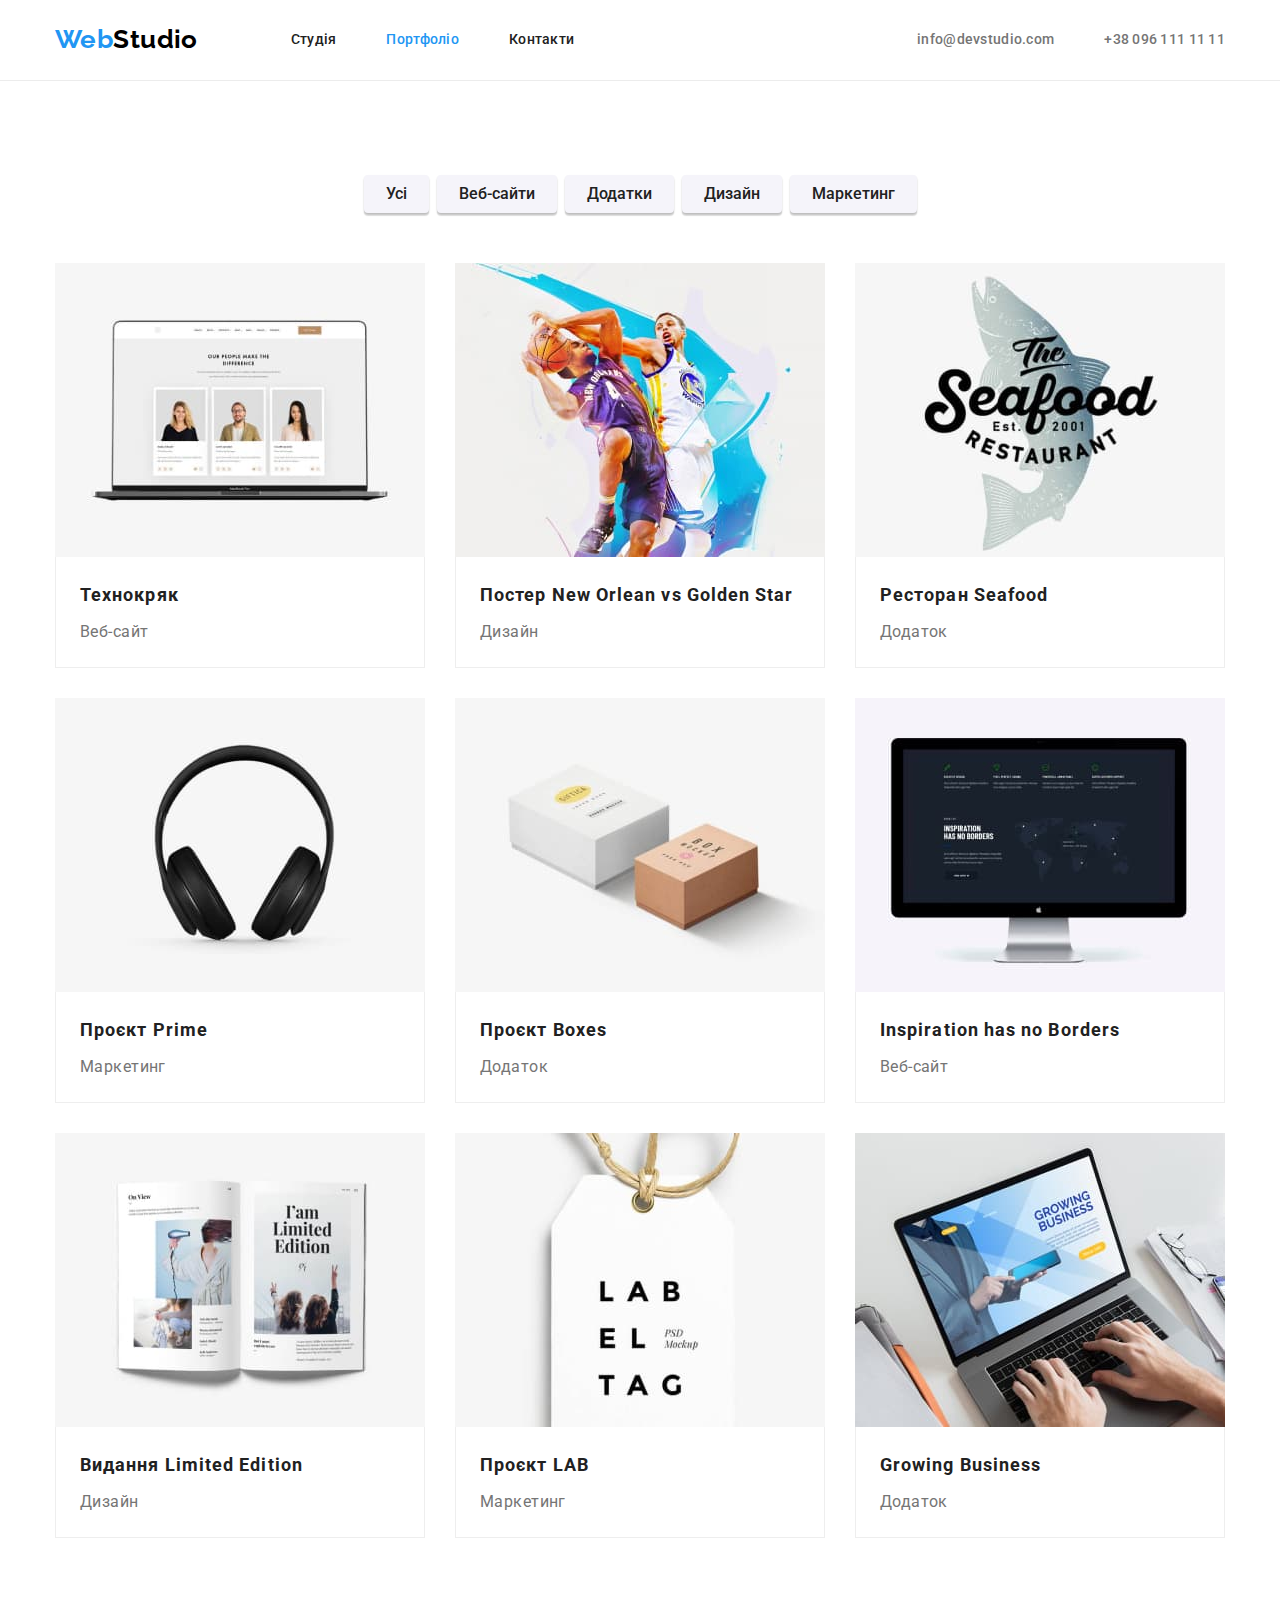
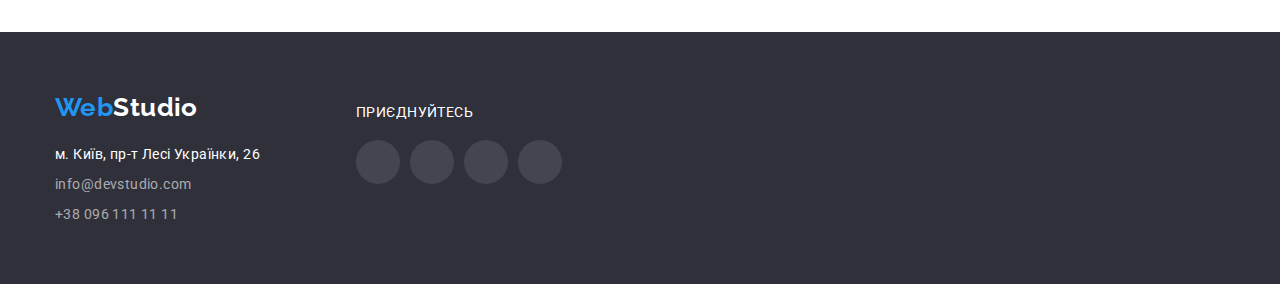
==== portfolio.html @ d996867d "Клонування 3-го дз" ====
<!DOCTYPE html>
<html lang="uk">
<head>
    <meta charset="UTF-8">
    <meta http-equiv="X-UA-Compatible" content="IE=edge">
    <meta name="viewport" content="width=device-width, initial-scale=1.0">
    <title>Portfolio</title>
    <link rel="stylesheet" href="https://cdnjs.cloudflare.com/ajax/libs/modern-normalize/1.1.0/modern-normalize.min.css">
    <link href="https://fonts.googleapis.com/css2?family=Raleway:wght@700&family=Roboto:wght@400;500;700;900&display=swap"
        rel="stylesheet">
    <link rel="stylesheet" href="./css/styles.css">
</head>

<body class="page">
    <header class="page-header">
        <div class="container main-nav">
            <nav class="main-nav">
                <a href="./index.html" class="logo"><span class="leftpart-logo">Web</span>Studio</a>
                
                <!-- Навігація -->
                <ul class="site-nav list">
                    <li class="item"><a href="./index.html" class="link" >Студія</a></li>
                    <li class="item"><a href="./portfolio.html" class="link current">Портфоліо</a></li>
                    <li class="item"><a href="./index.html" class="link">Контакти</a></li>
                </ul>
            </nav>
            <!-- Контакти -->
            <ul class="auth-nav list">
                <li class="item"><a href="mailto:info@devstudio.com" class="link">info@devstudio.com</a></li>
                <li class="item"><a href="tel:+380961111111" class="link">+38 096 111 11 11</a></li>
            </ul>
        </div>
    </header>

    <main>
        <section class="section features">
            <div class="container">
                <h1 class="hidden-title">Портфоліо</h1>
                <ul class="button-list list">
                    <li class="item"><button type="button" class="button secondary">Усі</button></li>
                    <li class="item"><button type="button" class="button secondary">Веб-сайти</button></li>
                    <li class="item"><button type="button" class="button secondary">Додатки</button></li>
                    <li class="item"><button type="button" class="button secondary">Дизайн</button></li>
                    <li class="item"><button type="button" class="button secondary">Маркетинг</button></li>
                </ul>

                <ul class="projects list">
                    <li class="item">
                        <a href="#" class="link">
                            <img src="./images/example_1.jpg" alt="our work" width="370" height="294">
                            <div class="card-content">
                                <h2 class="title">Технокряк</h2>
                                <p class="text project">Веб-сайт</p>
                            </div>
                            <!-- <p class="description">Lorem ipsum dolor sit amet consectetur adipisicing elit. Maxime, accusantium! Ex, harum itaque.</p> -->
                        </a>
                    </li>
                    <li class="item">
                        <a href="#" class="link">
                            <img src="./images/example_2.jpg" alt="our work" width="370" height="294">
                            <div class="card-content">
                                <h2 class="title">Постер New Orlean vs Golden Star</h2>
                                <p class="text project">Дизайн</p>
                            </div>
                            <!-- <p class="description">Lorem, ipsum dolor sit amet consectetur adipisicing elit. Nam labore dignissimos nulla non!</p> -->
                        </a>
                    </li>
                    <li class="item">
                        <a href="#" class="link">
                            <img src="./images/example_3.jpg" alt="our work" width="370" height="294">
                            <div class="card-content">
                                <h2 class="title">Ресторан Seafood</h2>
                                <p class="text project">Додаток</p>
                            </div>
                            <!-- <p class="description">Lorem, ipsum dolor sit amet consectetur adipisicing elit. Vitae similique at impedit possimus?</p> -->
                        </a>
                    </li>
                    <li class="item">
                        <a href="#" class="link">
                            <img src="./images/example_4.jpg" alt="our work" width="370" height="294">
                            <div class="card-content">
                                <h2 class="title">Проєкт Prime</h2>
                                <p class="text project">Маркетинг</p>
                            </div>
                            <!-- <p class="description">Lorem ipsum dolor sit, amet consectetur adipisicing elit. Animi corrupti maiores itaque vitae!</p> -->
                        </a>
                    </li>
                    <li class="item">
                        <a href="#" class="link">
                            <img src="./images/example_5.jpg" alt="our work" width="370" height="294">
                            <div class="card-content">
                                <h2 class="title">Проєкт Boxes</h2>
                                <p class="text project">Додаток</p>
                            </div>
                            <!-- <p class="description">Lorem ipsum, dolor sit amet consectetur adipisicing elit. Officia doloremque consectetur blanditiis nihil!</p> -->
                        </a>
                    </li>
                    <li class="item">
                        <a href="#" class="link">
                            <img src="./images/example_6.jpg" alt="our work" width="370" height="294">
                            <div class="card-content">
                                <h2 class="title">Inspiration has no Borders</h2>
                                <p class="text project">Веб-сайт</p>
                            </div>
                            <!-- <p class="description">Lorem ipsum, dolor sit amet consectetur adipisicing elit. Officia doloremque consectetur blanditiis nihil!</p> -->
                        </a>
                    </li>
                    <li class="item">
                        <a href="#" class="link">
                            <img src="./images/example_7.jpg" alt="our work" width="370" height="294">
                            <div class="card-content">
                                <h2 class="title">Видання Limited Edition</h2>
                                <p class="text project">Дизайн</p>
                            </div>
                            <!-- <p class="description">Lorem ipsum, dolor sit amet consectetur adipisicing elit. Officia doloremque consectetur blanditiis nihil!</p> -->
                        </a>
                    </li>
                    <li class="item">
                        <a href="#" class="link">
                            <img src="./images/example_8.jpg" alt="our work" width="370" height="294">
                            <div class="card-content">
                                <h2 class="title">Проєкт LAB</h2>
                                <p class="text project">Маркетинг</p>
                            </div>
                            <!-- <p class="description">Lorem ipsum, dolor sit amet consectetur adipisicing elit. Officia doloremque consectetur blanditiis nihil!</p> -->
                        </a>
                    </li>
                    <li class="item">
                        <a href="#" class="link">
                            <img src="./images/example_9.jpg" alt="our work" width="370" height="294">
                            <div class="card-content">
                                <h2 class="title">Growing Business</h2>
                                <p class="text project">Додаток</p>
                            </div>
                            <!-- <p class="description">Lorem ipsum, dolor sit amet consectetur adipisicing elit. Officia doloremque consectetur blanditiis nihil!</p> -->
                        </a>
                    </li>
                </ul>
            </div>
        </section>

    </main>

    <footer class="footer">
        <div class="container section-footer">
            <div>
                <a href="./index.html" class="logo"><span class="leftpart-logo">Web</span>Studio</a>

                <address>
                    <ul class="footer-nav list">
                        <li class="item"><a href="https://goo.gl/maps/yNZwZpyb3puwSqDS9"
                            target="_blank" rel="noreferrer noopener" class="link adress">
                            м. Київ, пр-т Лесі Українки, 26</a></li>
                        <li class="item"><a href="mailto:info@devstudio.com" class="link">info@devstudio.com</a></li>
                        <li class="item"><a href="tel:+380961111111" class="link">+38 096 111 11 11</a></li>
                    </ul>
                </address>
            </div>

            <div class="container-socials">
                <p class="footer-slogan">ПРИЄДНУЙТЕСЬ</p>
                <ul class="list list-socials">
                    <li class="item instagram"><a href="#" class="link-icon"></a></li>
                    <li class="item twitter"><a href="#" class="link-icon"></a></li>
                    <li class="item facebook"><a href="#" class="link-icon"></a></li>
                    <li class="item linkedin"><a href="#" class="link-icon"></a></li>
                </ul>
            </div>
        </div>
    </footer>
</body>
---- css/styles.css ----
/* Колір основного тексту #757575*/
/* Вторичний колір тексту #000000 */
/* Основний колір фону #F5F5F5 */
/* Вторичний колір фону #F5F4FA */
/* Колір при ховері та фокусу #2196F3 */

:root {
    --main-color: #757575;
    --secondary-color: #000000;
    --white-text-color: #FFFFFF;
    --main-background-color: #FFFFFF;
    --secondary-background-color: #F5F4FA;
    --accent-color: #2196F3;
    --title-color: #212121;
    --black-bg-color: #2F303A;
    --main-border-color: #EEEEEE;
    --secondary-border-color: #AFB1B8;
}

h1, h2, h3, h4, h5, h6, p, ul {
    margin: 0;
    padding: 0;
}

body {
    color: var(--main-color);
    background-color: var(--main-background-color);

    font-size: 14px;
    line-height: 1.71;
    font-family: Roboto, sans-serif;
    letter-spacing: 0.03em;
    
}

img {
    display: block;
    max-width: 100%;
    height: auto;
}

.logo {
    color: var(--secondary-color);

    font-family: Raleway, sans-serif;
    font-weight: 700;
    font-size: 26px;
    line-height: 1.2;
    text-decoration: none;
}

.leftpart-logo {
    color: var(--accent-color);
}

.list {
    padding: 0;
    margin: 0;
    list-style: none;
}

.page-header {
    border-bottom: 1px solid #ECECEC;
}

.auth-nav .item {
    display: inline-flex;
    align-items: center;
}

.auth-nav .mail-name::before {
    content: '';
    width: 16px;
    height: 12px;
    background-color: teal;
    background-image: url(../images/letter-icon.svg);
    background-size: contain;
}

/* Main nav */

.main-nav {
    display: flex;
    align-items: center;
}

/* site nav */
.site-nav {
    display: flex;
    margin-left: 93px;
}

.site-nav .item + .item {
    margin-left: 50px;
}

.site-nav .link {
    padding-top: 32px;
    padding-bottom: 32px;
    display: block;
    color: var(--title-color);

    font-weight: 500;
    line-height: 1.14;
    letter-spacing: 0.02em;
    text-decoration: none;
}

.mail-icon {
    width: 16px;
    height: 12px;
}

.phone-icon {
    width: 10px;
    height: 16px;
}

/* Auth nav */

.auth-nav {
    display: flex;
    margin-left: auto;
}

.auth-nav .item + .item {
    margin-left: 50px;
}

.auth-nav .link {
    padding-top: 32px;
    padding-bottom: 32px;
    display: block;
    color: var(--main-color);

    font-weight: 500;
    line-height: 1.14;
    letter-spacing: 0.02em;
    text-decoration: none;
}

.footer-nav .link.adress {
    color: var(--white-text-color);
}


.footer-nav .link {
    color: rgba(255, 255, 255, 0.6);

    text-decoration: none;
    font-style: normal;
}

.site-nav .link:hover,
.site-nav .link:focus,
.auth-nav .link:hover,
.auth-nav .link:focus,
.footer-nav .link:hover,
.footer-nav .link:focus {
    color: var(--accent-color);
}

.site-nav .link.current {
    color: var(--accent-color);
}

/* hero-title */

.hero-title {
    width: 696px;
    margin-left: auto;
    margin-right: auto;
    margin-bottom: 30px;
    margin-top: 0;
    color: var(--white-text-color);

    font-weight: 900;
    font-size: 44px;
    line-height: 1.36;
    text-align: center;
    letter-spacing: 0.06em;
    text-transform: uppercase;
}

.hidden-title {
    position: absolute;
    width: 1px;
    height: 1px;
    margin: -1px;
    border: 0;
    padding: 0;
    clip: rect(0 0 0 0);
    overflow: hidden;
}

.hero {
    background-color: var(--black-bg-color);
    text-align: center;
    
    margin-right: auto;
    margin-left: auto;
    max-width: 1600px;
    min-height: 600px;
    padding-bottom: 200px;
    padding-top: 200px;

    background-image: linear-gradient(rgba(47, 48, 58, 0.4), rgba(47, 48, 58, 0.4)), url(../images/background-photo.jpg);
    background-size: cover;
    background-repeat: no-repeat;
    background-position: center;
}

.section-title {
    color: var(--title-color);

    font-weight: 700;
    font-size: 36px;
    line-height: 1.17;
    text-align: center;
}


/* our services */

.section.photo-work .section-title {
    padding-top: 0;
}

.section .services {
    display: flex;
}

.services .title {
    margin-top: 0;
    margin-bottom: 10px;
    color: var(--title-color);

    font-weight: 700;
    line-height: 1.14;
    text-transform: uppercase;
}

.photo-work {
    padding-bottom: 0;
}

.works .text {
    padding-bottom: 0;
}

.services .text {
    color: var(--main-color);
    padding-bottom: 0;
    margin-top: 10px;
    margin-bottom: 0;
}

.services .text.position {
    font-size: 16px;
    line-height: 1.19;
}

.services .item {
    width: 370px;
    margin-right: 30px;
}

.services .item:last-child {
    margin-right: 0;
}

.services-icon .item::before {
    margin-bottom: 30px;

    display: block;
    content: "";
    height: 120px;
    background-size: 65.32px;
    background-repeat: no-repeat;
    background-position: center;
    background-color: var(--secondary-background-color);
    border-radius: 4px;
}


.services.photo .item {
    width: 370px;
    margin-right: 30px;
}

.services.photo .item:last-child {
    margin-right: 0;
}
/* Projects */

.projects .project {
    font-size: 16px;
    line-height: 1.88;
}

.projects {
    display: flex;
    flex-wrap: wrap;
}

.projects .item {
    width: calc((100% - 60px) / 3);
    margin-right: 30px;
    margin-bottom: 30px;
}

.projects .item:nth-child(3n) {
    margin-right: 0;
}

.projects .item:nth-last-child(-n + 3) {
    margin-bottom: 0;
}

.projects.list a {
    text-decoration: none;
}

.card-content {
    padding: 20px 24px;
    border: 1px solid var(--main-border-color);
    border-top: none;
}

.projects .description {
    color: var(--main-color)
}

.projects .title {
    margin-bottom: 4px;
    color: var(--title-color);

    font-weight: 700;
    font-size: 18px;
    line-height: 2;
    letter-spacing: 0.06em;
}

.projects .text {
    color: var(--main-color);

    font-size: 16px;
    line-height: 1.88;
}

.team .title {
    padding-top: 30px;
    margin-bottom: 10px;
    text-align: center;
    color: var(--title-color);

    font-weight: 500;
    font-size: 16px;
    line-height: 1.19;
}

.team .text {
    padding-bottom: 30px;

    text-align: center;
    font-size: 16px;
    line-height: 1.19;
}

/* our team */

.section-title.team {
    padding-top: 94px;
}

.our-team {
    margin-bottom: 0;
}

.team {
    display: flex;
    flex-wrap: wrap;
}

.team .item {
    background-color: var(--main-background-color);
    margin-right: 0;
    width: 270px;
    
    box-shadow: 0px 1px 3px rgba(0, 0, 0, 0.12), 0px 1px 1px rgba(0, 0, 0, 0.14), 0px 2px 1px rgba(0, 0, 0, 0.2);
    border-radius: 0px 0px 4px 4px;
}

.team .item + .item {
    margin-left: 30px;
}

.section.our-team {
    background-color: var(--secondary-background-color);
}

/* OUR CLIENTS */

.list-clients {
    display: flex;
    flex-wrap: wrap;
    
}

.list-clients .item {
    width: 170px;
    height: 92px;
    border: 1px solid var(--secondary-border-color);
    border-radius: 4px;
    display: flex;
    justify-content: center;
    align-items: center;
    margin-right: 30px;
}

.list-clients .item:last-child {
    margin-right: 0;
}

.list-clients .link {
    padding: 16px 32px;
}

/* Buttons */

.button {
    color: var(--title-color);
    background-color: var(--secondary-background-color);

    font-family: inherit;
    cursor: pointer;

}

.button.primary {
    border: none;
    border-radius: 4px;
    color: var(--white-text-color);
    background-color: var(--accent-color); 

    font-weight: 700;
    font-size: 16px;
    line-height: 1.87;
    letter-spacing: 0.06em; 
}

.button.primary:hover,
.button.primary:focus {
    background-color: #188CE8;
}


.button.secondary {
    color: var(--title-color);
    background-color:var(--secondary-background-color);

    font-weight: 500;
    font-size: 16px;
    line-height: 1.62;

    box-shadow: 0px 3px 1px rgba(0, 0, 0, 0.1), 0px 1px 2px rgba(0, 0, 0, 0.08), 0px 2px 2px rgba(0, 0, 0, 0.12);
    border-radius: 4px;
    border: none;
}

.button.secondary:hover,
.button.secondary:focus {
    color: var(--white-text-color);
    background-color: var(--accent-color);
    box-shadow: 0px 3px 1px rgba(0, 0, 0, 0.1), 0px 1px 2px rgba(0, 0, 0, 0.08), 0px 2px 2px rgba(0, 0, 0, 0.12);
}

.hero .button.primary {
    padding: 10px 30px;
}

.button-list {
    font-size: 0;
    display: flex;
    justify-content: center;  
    margin-bottom: 50px;  
}

.button-list .button.secondary {
    padding: 6px 22px;
}

.button-list .item + .item {
    margin-left: 8px;
}

/* footer */

.section-footer {
    display: flex;
}

.adress {
    color: var(--white-text-color);
}

.footer {
    background-color: var(--black-bg-color);
    padding-top: 60px;
    padding-bottom: 60px;

}

.footer .logo {
    display: inline-block;
    margin-bottom: 20px;
    color: var(--white-text-color);
}

.footer-nav .item {
    margin-bottom: 9px;
    width: 231px;
    height: 21px;
}

.footer-nav .item:last-child {
    margin-bottom: 0;
}

.list-socials {
    display: flex;


}

.list-socials .item {
    display: block;
    width: 44px;
    height: 44px;
    background-color: rgba(255, 255, 255, 0.1);
    border-radius: 50%;
    background-repeat: no-repeat;
    background-position: center;

    margin-right: 10px;

    cursor: pointer;
}

.list-socials .item:last-child {
    margin-right: 0;
}

.footer-slogan {
    color: var(--main-background-color);
    line-height: 1.17;

    padding-top: 12px;
    padding-bottom: 20px;
}

.container-socials {
    padding-left: 70px;
}

.list-socials .item:hover,
.list-socials .item:focus {
    background-color: var(--accent-color);
}

.instagram {
    background-image: url(../images/instagram-icon.svg);
}

.twitter {
    background-image: url(../images/twitter-icon.svg);
}

.facebook {
    background-image: url(../images/facebook-icon.svg);
}

.linkedin {
    background-image: url(../images/linkedin-icon.svg);
}

/* containers */

.container {
    margin-right: auto;
    margin-left: auto;
    padding-left: 15px;
    padding-right: 15px;
    width: 1200px;
    /* outline: 1px solid blue; */
}

/* sections */

.section.no-padding {
    padding-top: 0;
}

.section .section-title {
    margin-bottom: 50px;
}

.section {
    padding-top: 94px;
    padding-bottom: 94px;
}
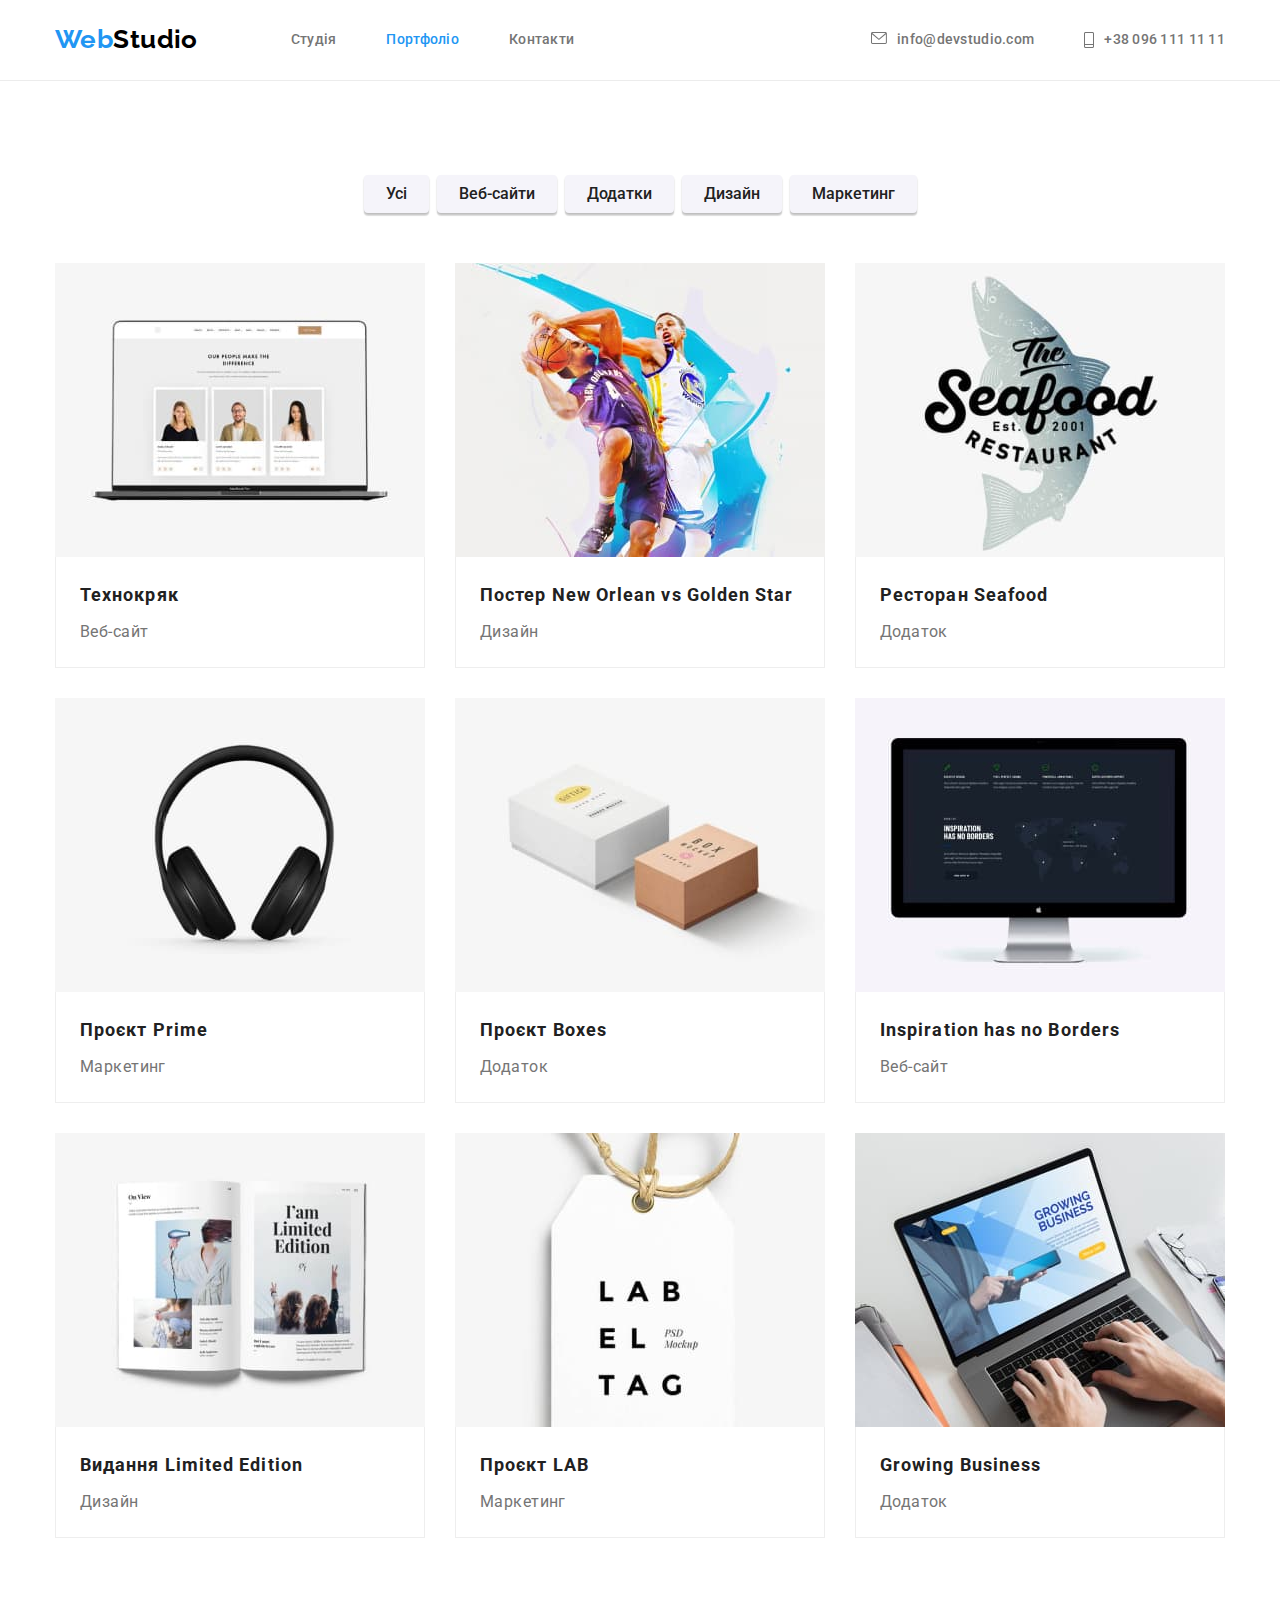
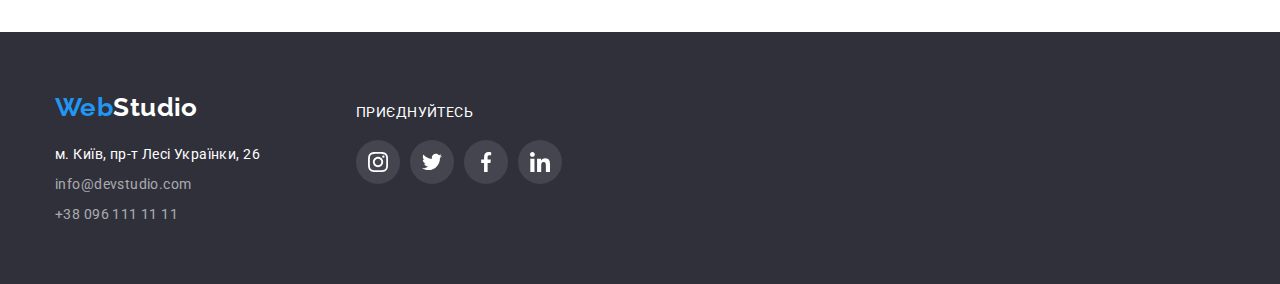
==== commit 43980e4a: "Виконання 4-ї домашньої роботи" ====
--- a/portfolio.html
+++ b/portfolio.html
@@ -26,8 +26,16 @@
             </nav>
             <!-- Контакти -->
             <ul class="auth-nav list">
-                <li class="item"><a href="mailto:info@devstudio.com" class="link">info@devstudio.com</a></li>
-                <li class="item"><a href="tel:+380961111111" class="link">+38 096 111 11 11</a></li>
+                <li class="item"><a href="mailto:info@devstudio.com" class="link">
+                    <svg class="letter-icon">
+                        <use href="./images/symbol-defs.svg#icon-letter-icon"></use>
+                    </svg>
+                     info@devstudio.com</a></li>
+                <li class="item"><a href="tel:+380961111111" class="link">
+                    <svg class="phone-icon">
+                        <use href="./images/symbol-defs.svg#icon-phone-icon"></use>
+                    </svg>
+                    +38 096 111 11 11</a></li>
             </ul>
         </div>
     </header>
@@ -159,11 +167,35 @@
 
             <div class="container-socials">
                 <p class="footer-slogan">ПРИЄДНУЙТЕСЬ</p>
-                <ul class="list list-socials">
-                    <li class="item instagram"><a href="#" class="link-icon"></a></li>
-                    <li class="item twitter"><a href="#" class="link-icon"></a></li>
-                    <li class="item facebook"><a href="#" class="link-icon"></a></li>
-                    <li class="item linkedin"><a href="#" class="link-icon"></a></li>
+                <ul class="socials-list list footer-socials">
+                    <li class="item-list">
+                        <a href="#" class="link-icon footer-icon">
+                            <svg wight="20px" height="20px" class="icon instagram">
+                                <use href="./images/symbol-defs.svg#icon-instagram-icon"></use>
+                            </svg>
+                        </a>
+                    </li>
+                    <li class="item-list">
+                        <a href="#" class="link-icon footer-icon">
+                            <svg wight="20px" height="20px" class="icon twitter">
+                                <use href="./images/symbol-defs.svg#icon-twitter-icon"></use>
+                            </svg>
+                        </a>
+                    </li>
+                    <li class="item-list">
+                        <a href="#" class="link-icon footer-icon">
+                            <svg wight="20px" height="20px" class="icon facebook">
+                                <use href="./images/symbol-defs.svg#icon-facebook-icon"></use>
+                            </svg>
+                        </a>
+                    </li>
+                    <li class="item-list">
+                        <a href="#" class="link-icon footer-icon">
+                            <svg wight="20px" height="20px" class="icon linkedin">
+                                <use href="./images/symbol-defs.svg#icon-linkedin-icon"></use>
+                            </svg>
+                        </a>
+                    </li>
                 </ul>
             </div>
         </div>
--- a/css/styles.css
+++ b/css/styles.css
@@ -97,21 +97,31 @@
 .site-nav .link {
     padding-top: 32px;
     padding-bottom: 32px;
-    display: block;
-    color: var(--title-color);
+    display: inline-flex;
+    color: var(--main-color);
+    fill: var(--main-color);
 
     font-weight: 500;
     line-height: 1.14;
     letter-spacing: 0.02em;
     text-decoration: none;
-}
-
-.mail-icon {
+    align-items: center;
+}
+
+.link .letter-icon {
+    fill: currentColor;
+
+    margin-right: 10px;
+    align-items: center;
     width: 16px;
     height: 12px;
 }
 
 .phone-icon {
+    fill: currentColor;
+
+    align-items: center;
+    margin-right: 10px;
     width: 10px;
     height: 16px;
 }
@@ -128,9 +138,9 @@
 }
 
 .auth-nav .link {
+    display: flex;
     padding-top: 32px;
     padding-bottom: 32px;
-    display: block;
     color: var(--main-color);
 
     font-weight: 500;
@@ -158,6 +168,7 @@
 .footer-nav .link:hover,
 .footer-nav .link:focus {
     color: var(--accent-color);
+    fill: var(--accent-color);
 }
 
 .site-nav .link.current {
@@ -222,6 +233,22 @@
 
 /* our services */
 
+.container-icons {
+    display: flex;
+    margin-bottom: 30px;
+    margin-right: 30px;
+    align-items: center;
+    justify-content: center;
+    
+    height: 120px;
+    background-color: var(--secondary-background-color);
+    border-radius: 4px;
+}
+
+.container-icons:last-child {
+    margin-right: 0;
+}
+
 .section.photo-work .section-title {
     padding-top: 0;
 }
@@ -269,20 +296,6 @@
     margin-right: 0;
 }
 
-.services-icon .item::before {
-    margin-bottom: 30px;
-
-    display: block;
-    content: "";
-    height: 120px;
-    background-size: 65.32px;
-    background-repeat: no-repeat;
-    background-position: center;
-    background-color: var(--secondary-background-color);
-    border-radius: 4px;
-}
-
-
 .services.photo .item {
     width: 370px;
     margin-right: 30px;
@@ -319,6 +332,11 @@
 
 .projects.list a {
     text-decoration: none;
+}
+
+.projects .item:hover,
+.projects .item:focus {
+    box-shadow: 0px 1px 1px rgba(0, 0, 0, 0.12), 0px 4px 4px rgba(0, 0, 0, 0.06), 1px 4px 6px rgba(0, 0, 0, 0.16);
 }
 
 .card-content {
@@ -399,19 +417,49 @@
     background-color: var(--secondary-background-color);
 }
 
+.socials-list {
+    margin-right: auto;
+    margin-left: auto;
+    display: flex;
+    padding-left: 32px;
+    padding-right: 32px;
+    padding-bottom: 30px;
+}
+
+.item-list:not(:last-child) {
+    margin-right: 10px;
+}
+
+.link-icon {
+    border-radius: 50%;
+    height: 44px;
+    width: 44px;
+    border-radius: 50%;
+    display: flex;
+    align-items: center;
+    padding: 12px;
+    background-color: var(--main-background-color);
+    fill: var(--secondary-border-color);
+}
+/* .socials-list .item {
+    margin-right: 10px;
+} */
+
+.link-icon:hover,
+.link-icon:focus {
+    background-color: var(--accent-color);
+    fill: var(--main-background-color);
+}
 /* OUR CLIENTS */
 
 .list-clients {
     display: flex;
     flex-wrap: wrap;
-    
 }
 
 .list-clients .item {
     width: 170px;
     height: 92px;
-    border: 1px solid var(--secondary-border-color);
-    border-radius: 4px;
     display: flex;
     justify-content: center;
     align-items: center;
@@ -423,7 +471,20 @@
 }
 
 .list-clients .link {
-    padding: 16px 32px;
+    height: 92px;
+    width: 170px;
+    display: flex;
+    align-items: center;
+
+    border: 1px solid var(--secondary-border-color);
+    fill: var(--secondary-border-color);
+    border-radius: 4px;
+}
+
+.list-clients .link:hover,
+.list-clients .link:focus {
+    border: 1px solid var(--accent-color);
+    fill: var(--accent-color);
 }
 
 /* Buttons */
@@ -525,6 +586,17 @@
 
 .footer-nav .item:last-child {
     margin-bottom: 0;
+}
+
+.footer-socials {
+    padding-left: 0;
+    padding-right: 0;
+    padding-bottom: 0;
+}
+
+.footer-icon {
+    background-color: rgba(255, 255, 255, 0.1);
+    fill: var(--main-background-color);
 }
 
 .list-socials {
@@ -568,22 +640,6 @@
     background-color: var(--accent-color);
 }
 
-.instagram {
-    background-image: url(../images/instagram-icon.svg);
-}
-
-.twitter {
-    background-image: url(../images/twitter-icon.svg);
-}
-
-.facebook {
-    background-image: url(../images/facebook-icon.svg);
-}
-
-.linkedin {
-    background-image: url(../images/linkedin-icon.svg);
-}
-
 /* containers */
 
 .container {
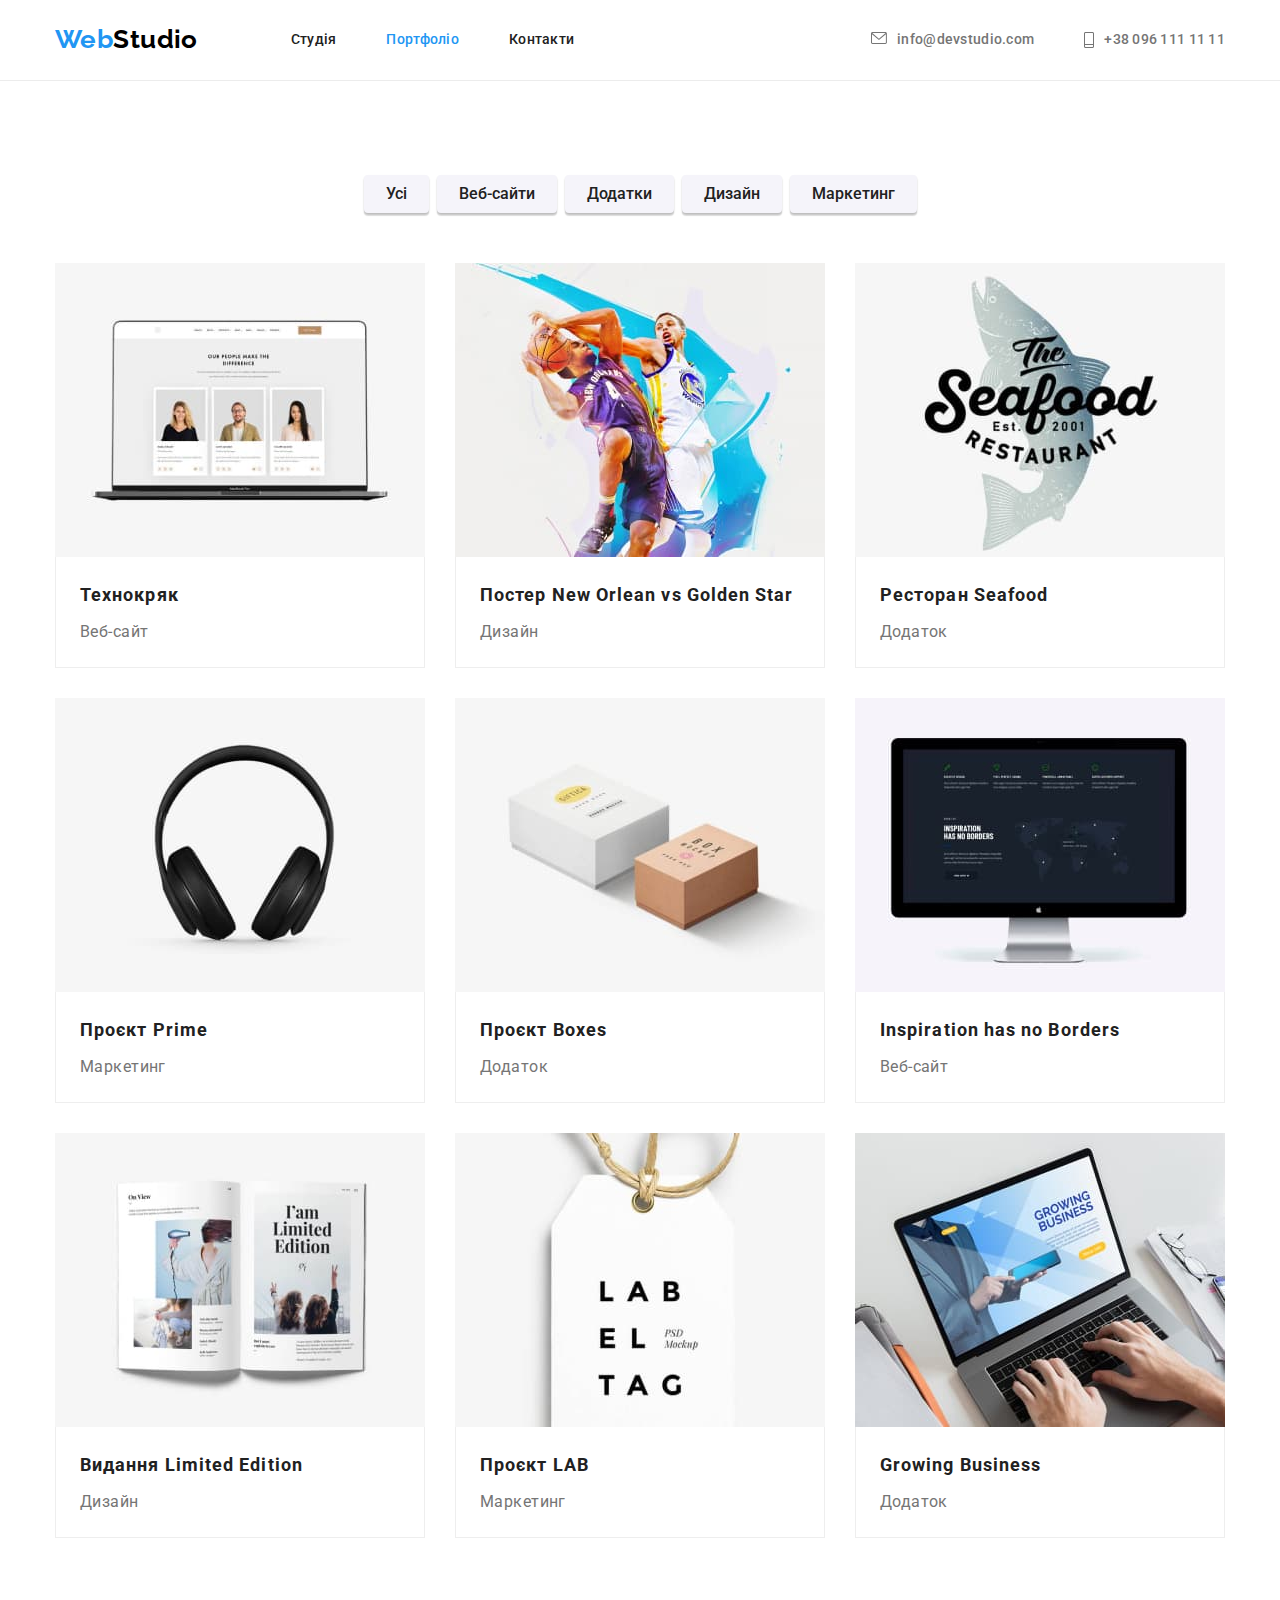
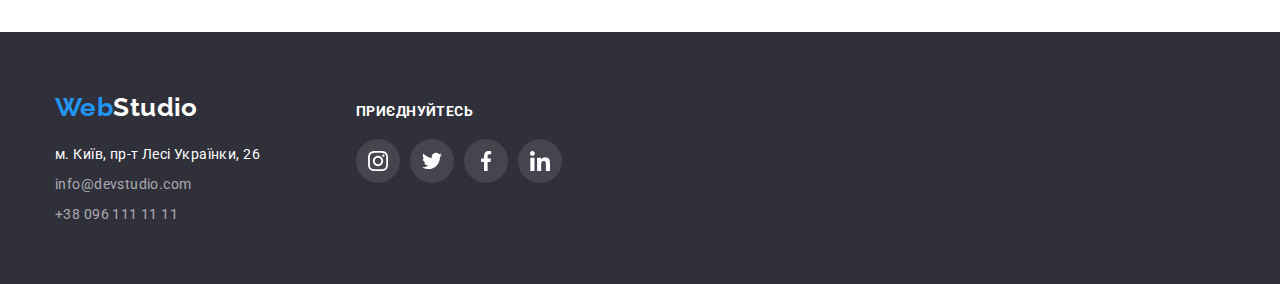
==== commit 83458103: "Виправлення помилок" ====
--- a/portfolio.html
+++ b/portfolio.html
@@ -166,7 +166,7 @@
             </div>
 
             <div class="container-socials">
-                <p class="footer-slogan">ПРИЄДНУЙТЕСЬ</p>
+                <p class="footer-slogan">приєднуйтесь</p>
                 <ul class="socials-list list footer-socials">
                     <li class="item-list">
                         <a href="#" class="link-icon footer-icon">
--- a/css/styles.css
+++ b/css/styles.css
@@ -98,7 +98,7 @@
     padding-top: 32px;
     padding-bottom: 32px;
     display: inline-flex;
-    color: var(--main-color);
+    color: var(--title-color);
     fill: var(--main-color);
 
     font-weight: 500;
@@ -236,7 +236,6 @@
 .container-icons {
     display: flex;
     margin-bottom: 30px;
-    margin-right: 30px;
     align-items: center;
     justify-content: center;
     
@@ -245,6 +244,8 @@
     border-radius: 4px;
 }
 
+
+
 .container-icons:last-child {
     margin-right: 0;
 }
@@ -330,12 +331,13 @@
     margin-bottom: 0;
 }
 
-.projects.list a {
+.projects a {
+    display: block;
     text-decoration: none;
 }
 
-.projects .item:hover,
-.projects .item:focus {
+.projects a:hover,
+.projects a:focus {
     box-shadow: 0px 1px 1px rgba(0, 0, 0, 0.12), 0px 4px 4px rgba(0, 0, 0, 0.06), 1px 4px 6px rgba(0, 0, 0, 0.16);
 }
 
@@ -378,7 +380,7 @@
 }
 
 .team .text {
-    padding-bottom: 30px;
+    margin-bottom: 16px;
 
     text-align: center;
     font-size: 16px;
@@ -418,12 +420,9 @@
 }
 
 .socials-list {
-    margin-right: auto;
-    margin-left: auto;
-    display: flex;
-    padding-left: 32px;
-    padding-right: 32px;
-    padding-bottom: 30px;
+    display: flex;
+    justify-content: center;
+    margin-bottom: 30px;
 }
 
 .item-list:not(:last-child) {
@@ -434,10 +433,10 @@
     border-radius: 50%;
     height: 44px;
     width: 44px;
-    border-radius: 50%;
-    display: flex;
-    align-items: center;
-    padding: 12px;
+
+    display: flex;
+    align-items: center;
+    justify-content: center;
     background-color: var(--main-background-color);
     fill: var(--secondary-border-color);
 }
@@ -458,11 +457,6 @@
 }
 
 .list-clients .item {
-    width: 170px;
-    height: 92px;
-    display: flex;
-    justify-content: center;
-    align-items: center;
     margin-right: 30px;
 }
 
@@ -559,6 +553,7 @@
 
 .section-footer {
     display: flex;
+    align-items: baseline;
 }
 
 .adress {
@@ -625,14 +620,16 @@
 
 .footer-slogan {
     color: var(--main-background-color);
+    size: 14px;
+    font-weight: 700;
     line-height: 1.17;
-
-    padding-top: 12px;
-    padding-bottom: 20px;
+    text-transform: uppercase;
+
+    margin-bottom: 20px;
 }
 
 .container-socials {
-    padding-left: 70px;
+    margin-left: 70px;
 }
 
 .list-socials .item:hover,
@@ -648,7 +645,6 @@
     padding-left: 15px;
     padding-right: 15px;
     width: 1200px;
-    /* outline: 1px solid blue; */
 }
 
 /* sections */
